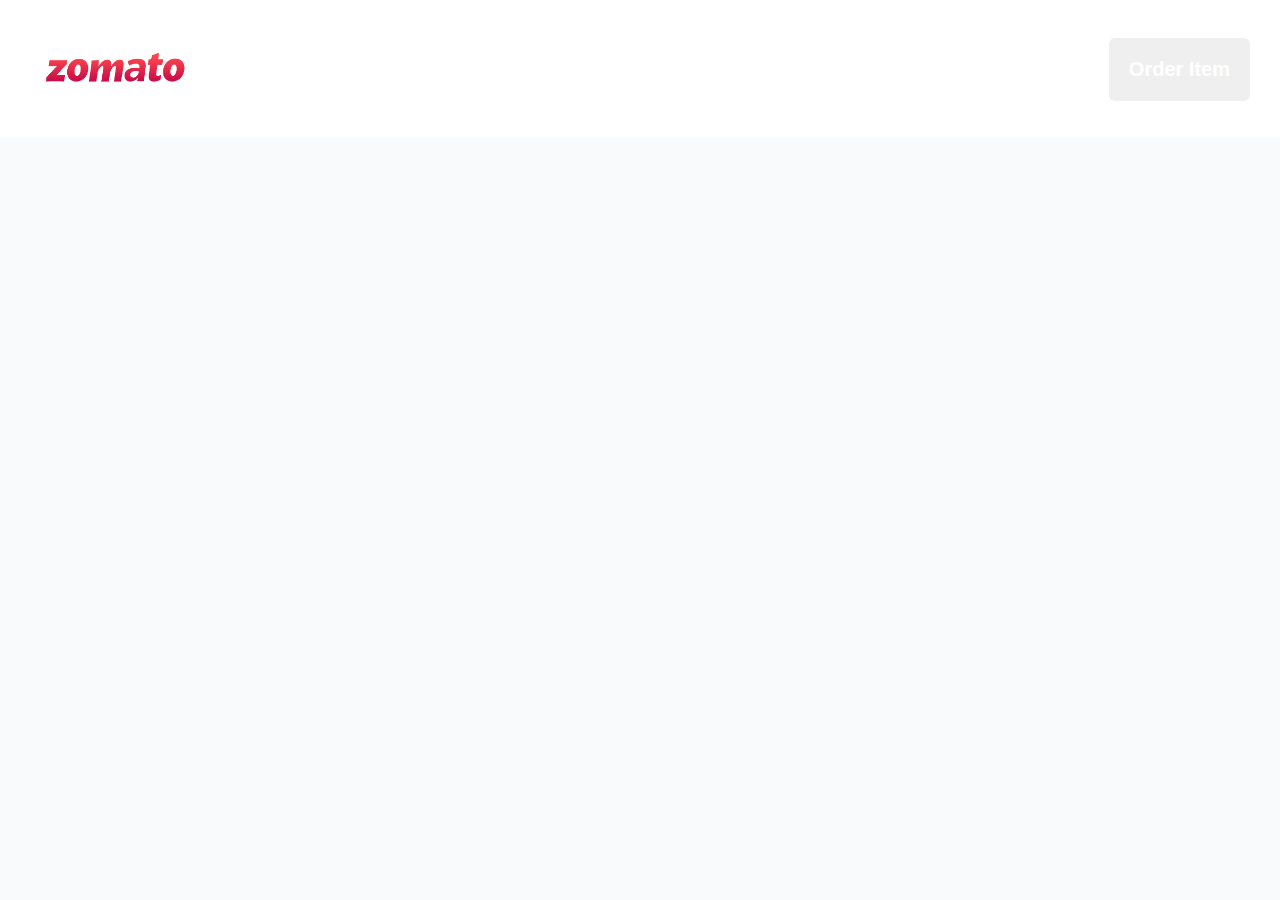
==== index.html @ 232cbddc "Added exttra styling" ====
<!DOCTYPE html>
<html lang="en">
<head>
    <meta charset="UTF-8">
    <meta http-equiv="X-UA-Compatible" content="IE=edge">
    <meta name="viewport" content="width=device-width, initial-scale=1.0">
    <link rel="preconnect" href="https://fonts.googleapis.com">
<link rel="preconnect" href="https://fonts.gstatic.com" crossorigin>
<link href="https://fonts.googleapis.com/css2?family=Merriweather:ital,wght@0,300;0,400;0,700;0,900;1,300;1,400;1,700;1,900&display=swap" rel="stylesheet">
    <link rel="stylesheet" href="style.css">
 <title>Document</title>
</head>
<body>
   <header>
    <nav class="navbar">
        <div class = "navbar__brand">
            <img src="assests\logo.png" alt = "logo" class = "navbar__logo">
        </div>
        <div class="navbar__nav__items">
        <button class = "nav__item">Order Item</button>
        </div>
    </nav>
   </header> 
</body>
</html>
---- style.css ----
* {
    margin: 0;
    padding: 0;
}

body {
    font-family: 'Merriweather', serif;
    background-color: #f9fafc;
}

.navbar {
    display: flex;
    align-items: center;
    justify-content: space-around;
    background-color: white;
}

.navbar__brand {
    width: 100px;
}

.navbar__logo {
    width: 100%;
}

.nav__item {
    background-image: linear-gradient(
        to right,
        #ff512f 0%,
        #dd2476 51%,
        #ff512f 100%,
    );
    color : #fff;
    border: none;
    padding: 10px;
    border-radius: 6px;
}

.nav__item:hover {
    border: 2px solid #ff6767;
    cursor: pointer; 
}

@media (min-width: 768px){
    .navbar {
       justify-content: space-between;
       padding: 10px 30px;
    }
}

@media (min-width: 1024px){
    .navbar__brand {
        width: 170px;
}
    .nav__item {
          padding: 20px;
          font-size: 20px;
          font-weight: 600;
    }
}
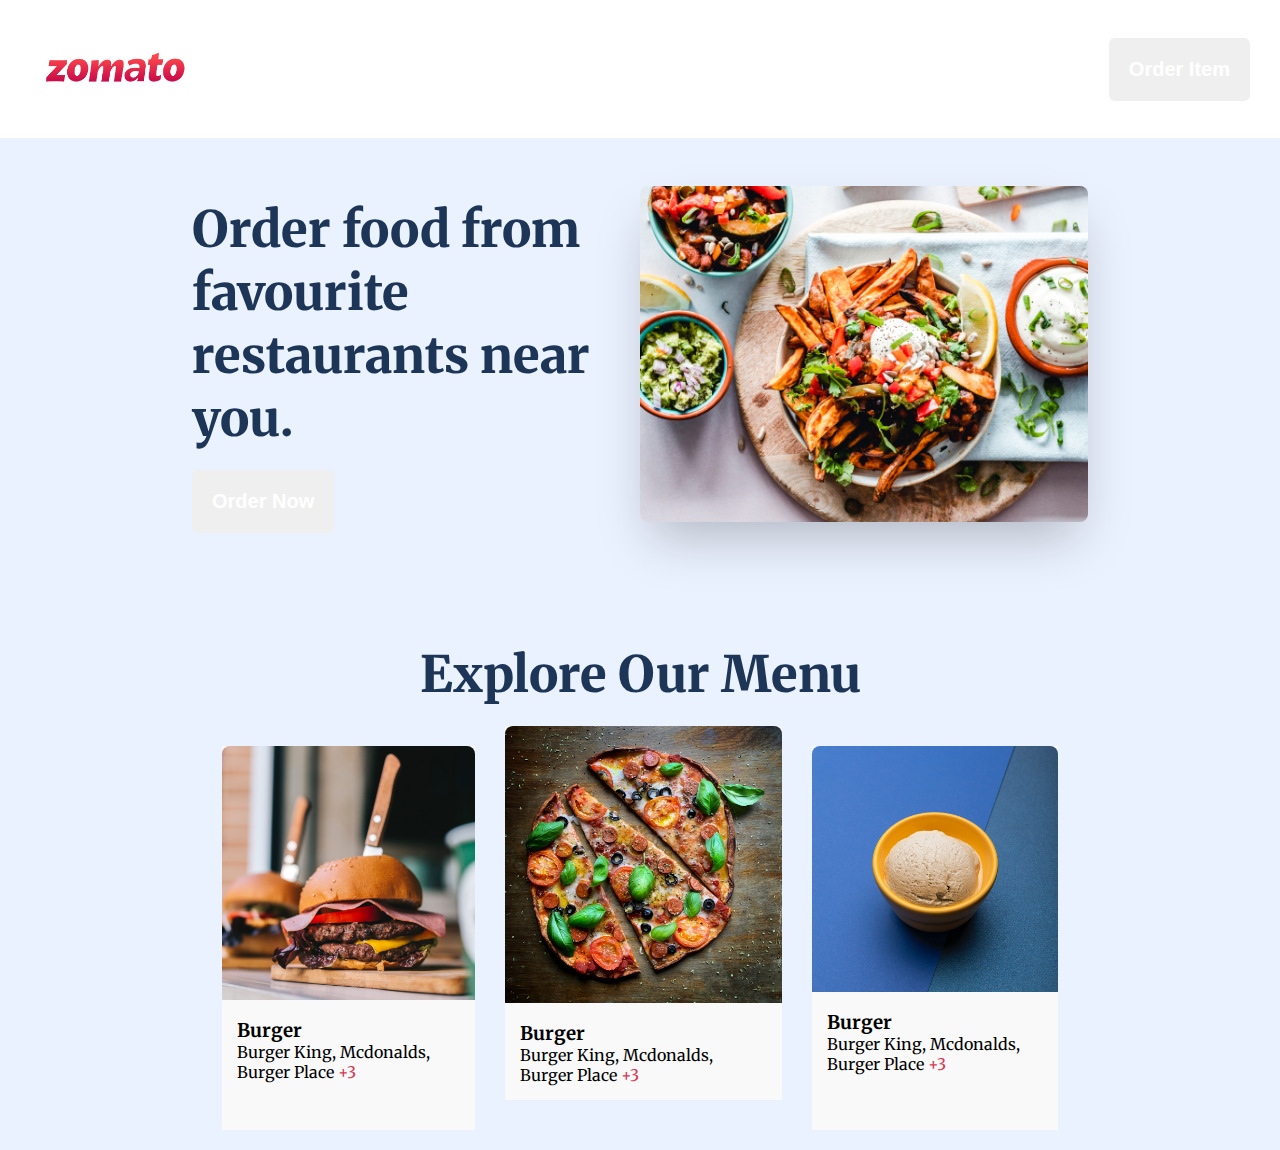
==== commit bdcff8b9: "Added two sections" ====
--- a/index.html
+++ b/index.html
@@ -17,9 +17,64 @@
             <img src="assests\logo.png" alt = "logo" class = "navbar__logo">
         </div>
         <div class="navbar__nav__items">
-        <button class = "nav__item">Order Item</button>
+        <button class = "nav__item button__primary">Order Item</button>
         </div>
     </nav>
    </header> 
+   <main class = "Container">
+    <!--Hero Section-->
+    <section class = "hero__container">
+        <div class = "hero__image__container">
+            <img src="assests\hero.jpg" alt = "Hero image" class = "hero__image">
+        </div>
+        <div class = "hero__description">
+            <h1 class = "hero__text">Order food from favourite restaurants near you.</h1>
+            <button class = "button__primary">Order Now</button>
+        </div>
+    </section>
+<br>
+<br>
+<br>
+<br>
+    <!--Explore Menu-->
+    <section class = "explore__menu__container">
+        <h1 class = "explore__menu__text">Explore Our Menu</h1>
+        <div calss = "explore__menu__gradient__bg">
+
+        </div>
+        <div class = "explore__menu__lists">
+            <!--Burger-->
+            <div class = "food__card">
+                <div class = "food__card__image__container">
+                  <img src="assests/burger.jpg" alt="burger" class = "food__image">
+                </div>
+                <div class = "food__card__description">
+                <h3 class = "food__title">Burger</h3>
+                <p>Burger King, Mcdonalds, Burger Place <span style = "color: #D83A56;">+3</span></p>
+                </div>
+            </div>
+            <!--Pizza-->
+            <div class = "food__card" id = "pizza__card">
+                <div class = "food__card__image__container">
+                  <img src="assests/pizza.jpg" alt="Pizza" class = "food__image">
+                </div>
+                <div class = "food__card__description">
+                <h3 class = "food__title">Burger</h3>
+                <p>Burger King, Mcdonalds, Burger Place <span style = "color: #D83A56;">+3</span></p>
+                </div>
+            </div>
+            <!--Icecream-->
+            <div class = "food__card">
+                <div class = "food__card__image__container">
+                  <img src="assests/iceCream.jpg" alt="Icecream" class = "food__image">
+                </div>
+                <div class = "food__card__description">
+                <h3 class = "food__title">Burger</h3>
+                <p>Burger King, Mcdonalds, Burger Place <span style = "color: #D83A56;">+3</span></p>
+                </div>
+            </div>
+        </div>
+    </section>
+   </main>
 </body>
 </html>--- a/style.css
+++ b/style.css
@@ -5,7 +5,7 @@
 
 body {
     font-family: 'Merriweather', serif;
-    background-color: #f9fafc;
+    background-color: #ebf2ff;
 }
 
 .navbar {
@@ -23,7 +23,7 @@
     width: 100%;
 }
 
-.nav__item {
+.button__primary {
     background-image: linear-gradient(
         to right,
         #ff512f 0%,
@@ -36,26 +36,139 @@
     border-radius: 6px;
 }
 
-.nav__item:hover {
+.button__primary:hover {
     border: 2px solid #ff6767;
     cursor: pointer; 
 }
 
+.Container {
+    max-width: 100%;
+    padding: 20px;
+    margin: 0 auto;
+}
+
+.hero__image__container {
+    width: 100%;
+}
+
+.hero__image {
+    width:100%;
+    border-radius: 8px;
+    box-shadow: 0 25px 50px -12px rgb(0 0 0 / 25%);
+}
+
+.hero__text {
+    font-size: 30px;
+    font-weight: 800;
+    margin: 20px 0;
+    color: #1d3557;
+}
+
+.food__card__description {
+    padding: 15px;
+}
+
+.food__card {
+    background-color: #F9F9F9;
+}
+
+.food__card__image__container {
+    width: 100%;
+}
+
+.food__image {
+    width: 100%;
+    border-radius: 8px 8px 0 0;
+}
+
+.explore__menu__text {
+    margin-top: 30px;
+    margin-bottom: 20px;
+    text-align: center;
+    font-size: 30px;
+    color: #1d3557;
+    font-weight: 800;
+}
+
 @media (min-width: 768px){
+    
+    .explore__menu__lists {
+        display: flex;
+        gap: 15px;
+        margin-top: 40px;
+        padding: 0 30px;
+    }
+
+    #pizza__card {
+        margin-top: -20px;
+        margin-bottom: 30px;
+    }
     .navbar {
        justify-content: space-between;
-       padding: 10px 30px;
+       padding: 0px;
+    }
+    .hero__container {
+        display: flex;
+        flex-direction: row-reverse;
+        align-items: center;
+       margin-top: 20px;
+    }
+
+    .explore__menu__container {
+        position: relative;
+    }
+    
+    .explore__menu__gradient__bg {
+        position: absolute;
+        top: 0;
+        left: 0;
+        width: 100%;
+        height: 100%;
+        background-image: linear-gradient(
+        to right,
+        #ff512f 0%,
+        #dd2476 51%,
+        #ff512f 100%,
+    );
+   z-index: -3;
+   transform: skewY(-5deg);
     }
 }
 
-@media (min-width: 1024px){
+@media (min-width: 1024px) {
+    
+    .explore__menu__text {
+        font-size: 50px;
+    }
+    .explore__menu__lists {
+        gap: 30px;
+    }
+
+    .Container {
+        max-width: 70%;
+    }
+
+    .navbar {
+        justify-content: space-between;
+        padding: 10px 30px;
+     }
+
     .navbar__brand {
         width: 170px;
-}
-    .nav__item {
+    }
+
+    .button__primary {
           padding: 20px;
           font-size: 20px;
           font-weight: 600;
     }
+
+    .hero__description {
+        width: 100%;
+    }
+
+    .hero__text {
+        font-size: 50px;
+    }
 }
     
